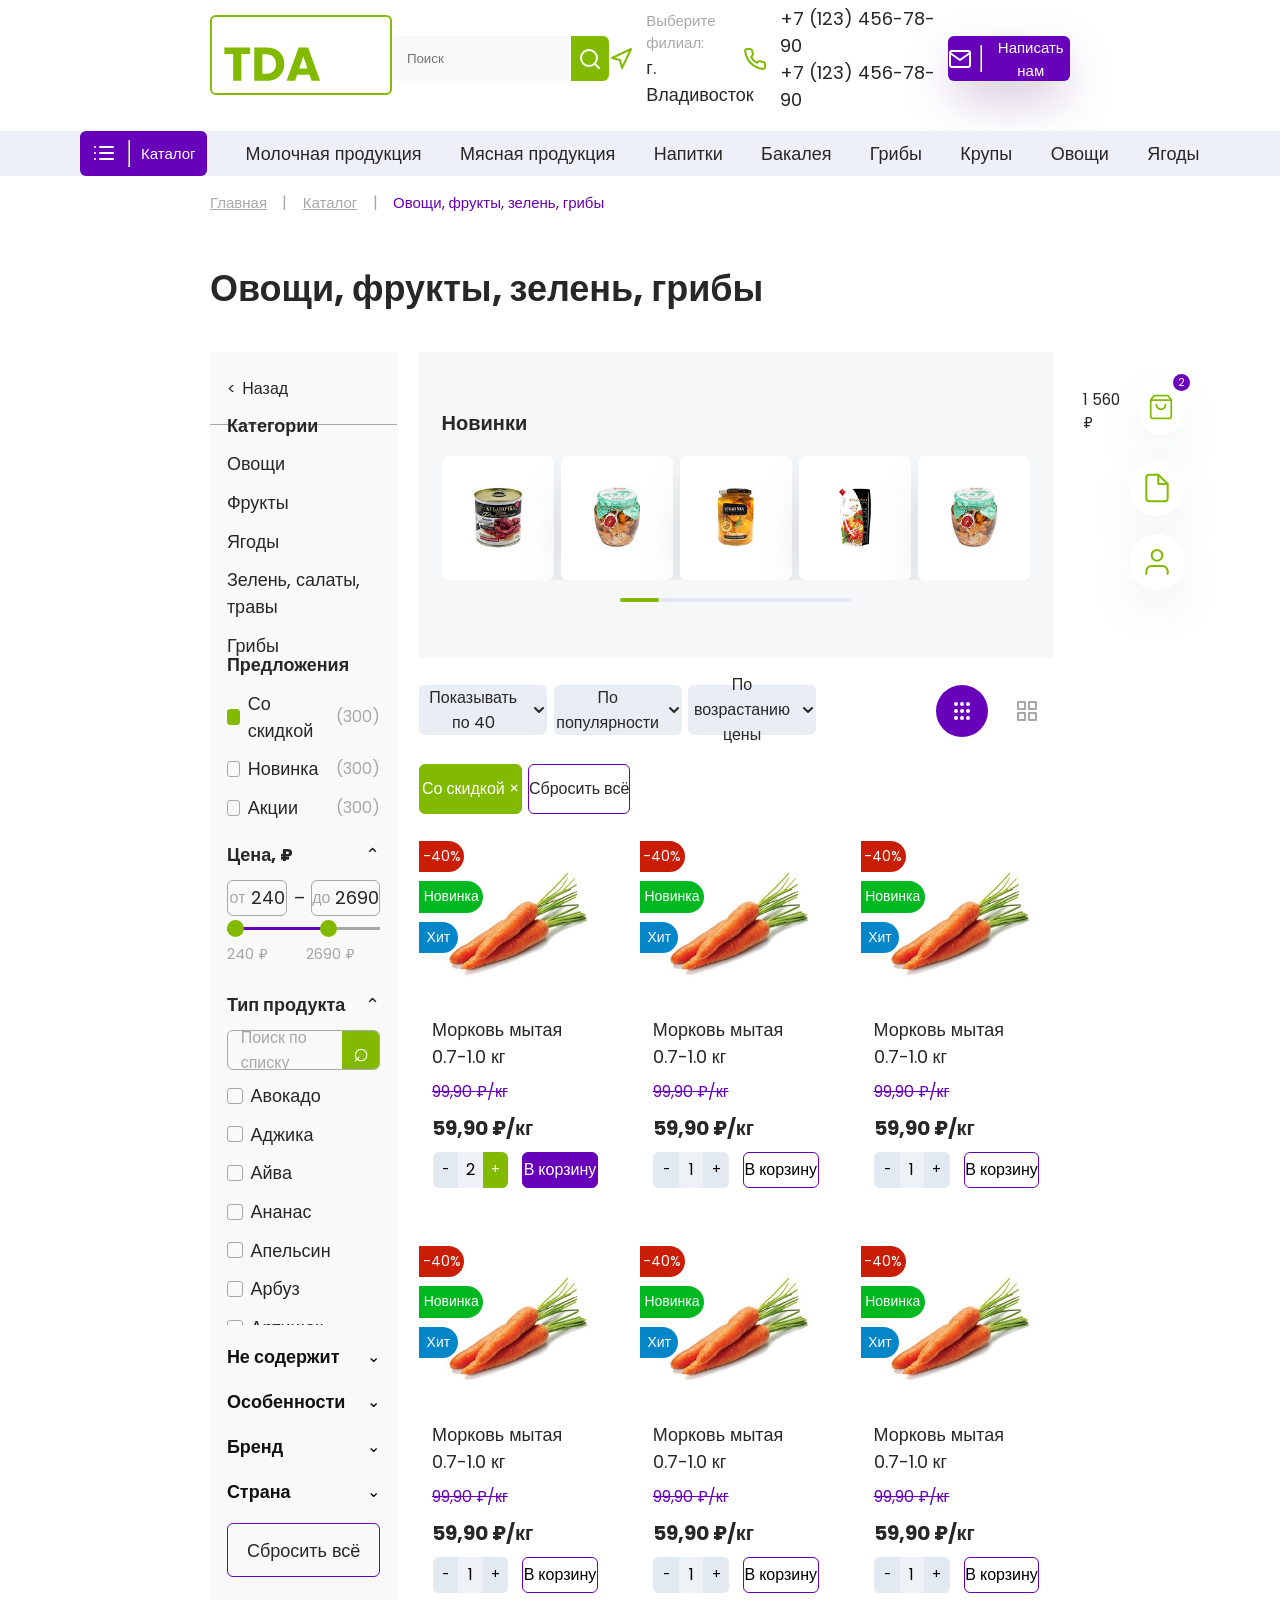
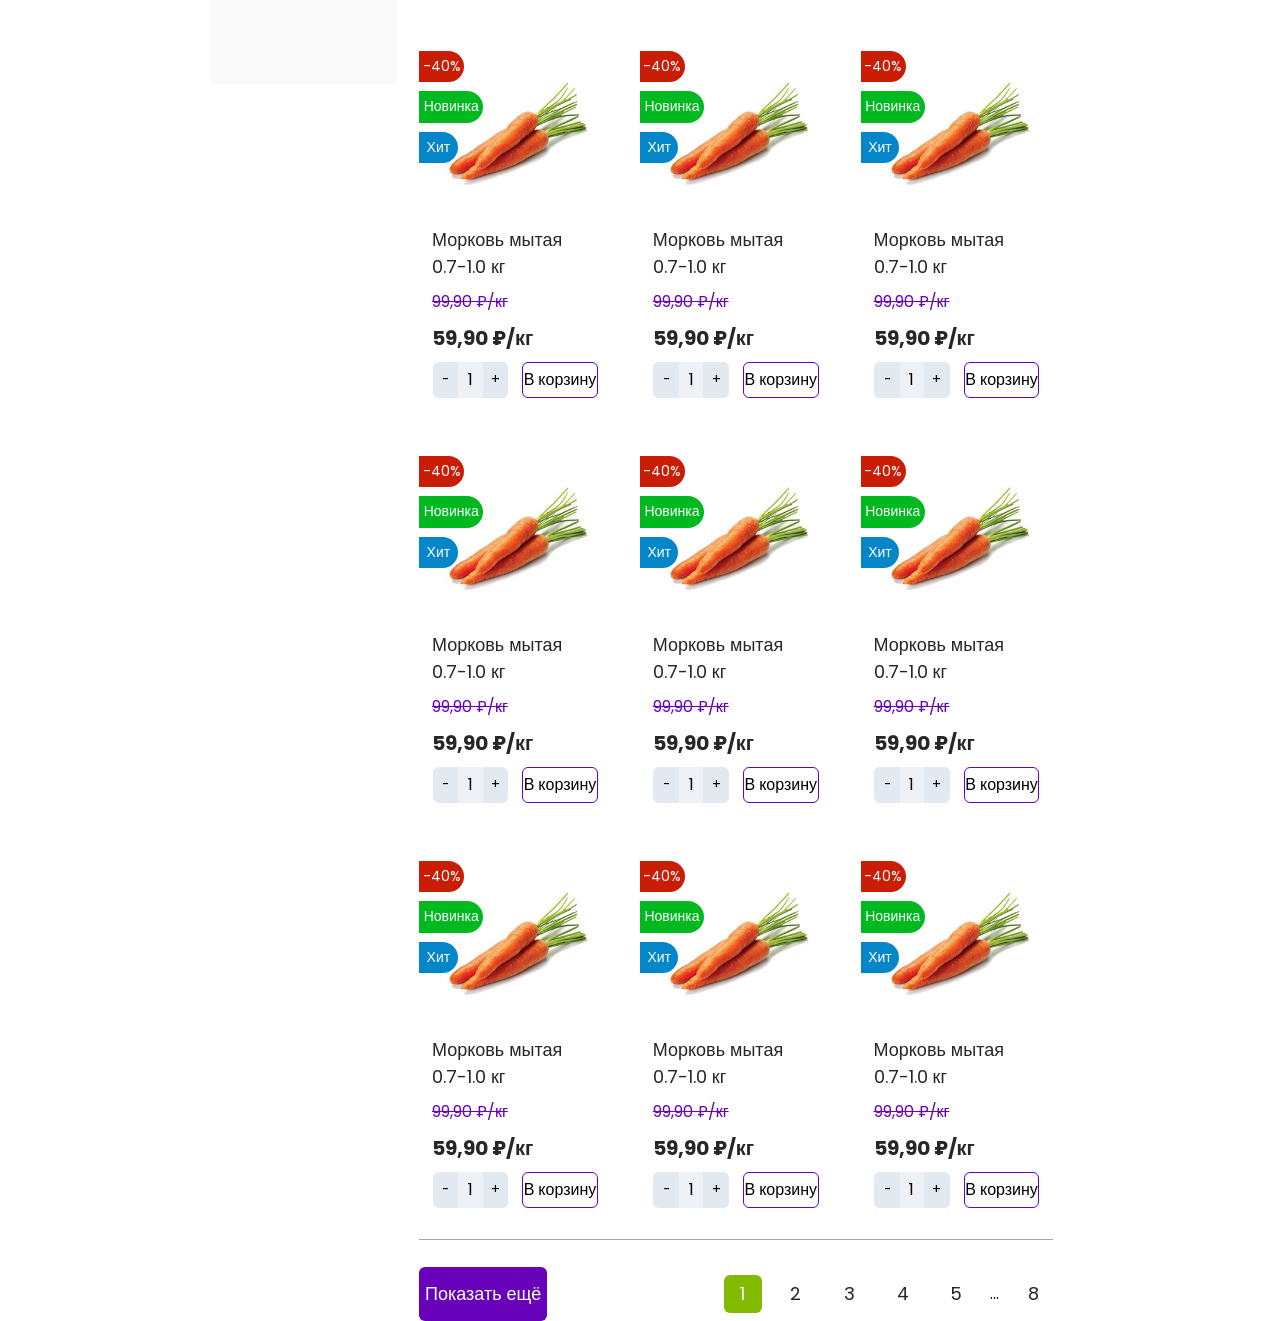
==== Category/index.html @ 11db8af8 "dasdasdf" ====
<!DOCTYPE html>
<html lang="en">
<head>
   <meta charset="UTF-8">
   <meta name="viewport" content="width=device-width, initial-scale=1.0">
   <link rel="stylesheet" href="style.css">
   <title>Document</title>
</head>
<body>
   <header>
        <nav>
            <a href="../Main/index.html"><img class="main1_logo" src="./assets/logo.svg" alt=""></a>
            <div class="block_search">
               <input class="header_input" type="search" placeholder="Поиск">
               <div class="header_block1">
                  <img src="./assets/search.svg" alt="">
               </div>
            </div>
            <div class="main1_icons_2_4">
               <img src="./assets/main1_icons_1_mobile.svg" alt="">
               <div class="main1_icons_2_4_all3">
                  <img src="./assets/main1_icons_2_mobile.svg" alt="">
                  <img src="./assets/main1_icons_3_mobile.svg" alt="">
                  <img src="./assets/main1_icons_4_mobile.svg" alt="">
               </div>
            </div>
            <div class="header_block2">
                <img src="./assets/navigation.svg" alt="">
                <div class="header_block3">
                    <p>Выберите филиал:</p>
                    <div class="header_block4">
                        <p>г. Владивосток</p>
                        <img src="./assets/chevron-down.svg" alt="">
                    </div>
                </div>
            </div>
            <div class="header_block5">
                <img src="./assets/phone.svg" alt="">
                <div class="header_block6">
                    <p>+7 (123) 456-78-90</p>
                    <p>+7 (123) 456-78-90</p>
                </div>
            </div>
            <button class="header_block7">
                <img src="./assets/mail.svg" alt="">
                <hr>
                <p>Написать нам</p>
            </button>
        </nav>
        <div class="header2">
            <button class="header2_button">
                <img src="./assets/list.svg" alt="">
                <hr>
                <p>Каталог</p>
            </button>
            <ul>
                <a href=""><li>Молочная продукция</li></a>
                <a href=""><li>Мясная продукция</li></a>
                <a href=""><li class="header2_oneli">Напитки</li></a>
                <img class="header2_3toch" src="./assets/3toch.svg" alt="">
                <a href=""><li>Бакалея</li></a>
                <a href="../Category/index.html"><li>Грибы</li></a>
                <a href=""><li>Крупы</li></a>
                <a href="../Category/index.html"><li>Овощи</li></a>
                <a href="../Category/index.html"><li>Ягоды</li></a>
            </ul>
        </div>
    </header>
    <section class="main1">
      <div class="main1_all">
         <div class="main1_way">
            <p class="main1_way_p1">Главная</p>
            <p class="main1_way_line">|</p>
            <p class="main1_way_p1">Каталог</p>
            <p class="main1_way_line">|</p>
            <p class="main1_way_p2">Овощи, фрукты, зелень, грибы</p>
         </div>
         <p class="main1_p1">Овощи, фрукты, зелень, грибы</p>
         <div class="main1_content">
            <div class="main1_left">
               <div class="main1_back">
                  <p><</p>
                  <p>Назад</p>
               </div>
               <div class="main1_left_line"></div>
               <div class="main1_categories">
                  <p class="main1_left_title">Категории</p>
                  <p>Овощи</p>
                  <p>Фрукты</p>
                  <p>Ягоды</p>
                  <p>Зелень, салаты, травы</p>
                  <p>Грибы</p>
               </div>
               <div class="main1_offer">
                  <p class="main1_left_title">Предложения</p>
                  <div class="main1_check">
                     <div class="main1_check_active"></div>
                     <p>Со скидкой</p>
                     <span>(300)</span>
                  </div>
                  <div class="main1_check">
                     <div></div>
                     <p>Новинка</p>
                     <span>(300)</span>
                  </div>
                  <div class="main1_check">
                     <div></div>
                     <p>Акции</p>
                     <span>(300)</span>
                  </div>
               </div>
               <div class="main1_price">
                  <div class="main1_left_row">
                     <p class="main1_left_title">Цена, ₽</p>
                     <p>⌃</p>
                  </div>
                  <div class="main1_price_inputs">
                     <div><span>от</span><p>240</p></div>
                     <p>–</p>
                     <div><span>до</span><p>2690</p></div>
                  </div>
                  <div class="main1_range">
                     <div class="main1_range_green"></div>
                     <div class="main1_range_circle main1_range_circle1"></div>
                     <div class="main1_range_circle main1_range_circle2"></div>
                  </div>
                  <div class="main1_price_text">
                     <p>240 ₽</p>
                     <p>2690 ₽</p>
                  </div>
               </div>
               <div class="main1_type">
                  <div class="main1_left_row">
                     <p class="main1_left_title">Тип продукта</p>
                     <p>⌃</p>
                  </div>
                  <div class="main1_search">
                     <p>Поиск по списку</p>
                     <button>⌕</button>
                  </div>
                  <div class="main1_type_list">
                     <div class="main1_check"><div></div><p>Авокадо</p></div>
                     <div class="main1_check"><div></div><p>Аджика</p></div>
                     <div class="main1_check"><div></div><p>Айва</p></div>
                     <div class="main1_check"><div></div><p>Ананас</p></div>
                     <div class="main1_check"><div></div><p>Апельсин</p></div>
                     <div class="main1_check"><div></div><p>Арбуз</p></div>
                     <div class="main1_check"><div></div><p>Артишок</p></div>
                  </div>
               </div>
               <div class="main1_filter_bottom">
                  <div><p class="main1_left_title">Не содержит</p><p>⌄</p></div>
                  <div><p class="main1_left_title">Особенности</p><p>⌄</p></div>
                  <div><p class="main1_left_title">Бренд</p><p>⌄</p></div>
                  <div><p class="main1_left_title">Страна</p><p>⌄</p></div>
                  <button>Сбросить всё</button>
               </div>
            </div>
            <div class="main1_right">
               <div class="main1_top">
                  <div class="main1_new">
                     <p class="main1_p2">Новинки</p>
                     <div class="main1_new_cards">
                        <div><img src="./assets/main1_top5.png" alt=""></div>
                        <div><img src="./assets/main1_top4.png" alt=""></div>
                        <div><img src="./assets/main1_top2.png" alt=""></div>
                        <div><img src="./assets/main1_top1.png" alt=""></div>
                        <div><img src="./assets/main1_top3.png" alt=""></div>
                     </div>
                     <div class="main1_slider">
                        <div class="main1_new_slider">
                           <div></div>
                        </div>
                     </div>
                  </div>
               </div>
               <div class="main1_sort">
                  <div class="main1_sort_button">
                     <button>
                        <p>Показывать по 40</p>
                        <img src="./assets/strel1t.svg" alt="">
                     </button>
                     <button>
                        <p>По популярности</p>
                        <img src="./assets/strel1t.svg" alt="">
                     </button>
                     <button>
                        <p>По возрастанию цены</p>
                        <img src="./assets/strel1t.svg" alt="">
                     </button>
                  </div>
                  <div class="main1_view">
                     <button class="main1_view_active"><img src="./assets/view1.svg" alt=""></button>
                     <button><img src="./assets/view2.svg" alt=""></button>
                  </div>
               </div>
               <div class="main1_tags">
                  <button class="main1_tag_active">Со скидкой ×</button>
                  <button>Сбросить всё</button>
               </div>
               <div class="main1_products" id="main1Products"></div>
               <div class="main1_bottom">
                  <div class="main1_bottom_line"></div>
                  <div class="main1_bottom_all">
                     <button class="main1_more">Показать ещё</button>
                     <div class="main1_pages">
                        <button class="main1_page_active">1</button>
                        <button>2</button>
                        <button>3</button>
                        <button>4</button>
                        <button>5</button>
                        <p>...</p>
                        <button>8</button>
                     </div>
                  </div>
               </div>
            </div>
            <div class="main1_icons">
               <div class="main1_icons_all">
                  <div class="main1_icons_1">
                     <p>1 560 ₽</p>
                     <div>
                        <img src="./assets/main1_icons_1.svg" alt="">
                        <span>2</span>
                     </div>
                  </div>
                  <img src="./assets/main1_icons_2.svg" alt="">
                  <img src="./assets/main1_icons_3.svg" alt="">
               </div>
            </div>
         </div>
      </div>
   </section>
   <script src="java.js"></script>
</body>
</html>
---- Category/style.css ----
@import url("https://fonts.googleapis.com/css2?family=Poppins:ital,wght@0,100;0,200;0,300;0,400;0,500;0,600;0,700;0,800;0,900;1,100;1,200;1,300;1,400;1,500;1,600;1,700;1,800;1,900&display=swap");
* {
  margin: 0;
  padding: 0;
  box-sizing: border-box;
  max-width: 100%;
  font-family: "Poppins", sans-serif;
}

header {
  width: 100vw;
  height: 20vh;
  display: flex;
  align-items: center;
  justify-content: center;
  flex-direction: column;
  gap: 2vh;
}
header nav {
  width: 67.2vw;
  display: flex;
  flex-direction: row;
  align-items: center;
  justify-content: space-between;
}
header nav .main1_logo {
  cursor: pointer;
}
header nav .main1_icons_2_4 {
  display: none;
}
header nav .block_search {
  display: flex;
  width: 17vw;
  height: 5vh;
}
header nav .block_search input {
  width: 14vw;
  height: 5vh;
  border: 0;
  background-color: #F9F9F9;
  padding-left: 15px;
}
header nav .block_search .header_block1 {
  width: 3vw;
  height: 5vh;
  background-color: #82BA01;
  display: flex;
  justify-content: center;
  align-items: center;
  border-top-right-radius: 6px;
  border-bottom-right-radius: 6px;
  cursor: pointer;
  transition: box-shadow 0.3s ease, transform 0.3s ease;
}
header nav .block_search .header_block1:hover {
  box-shadow: 0px 4px 50px -8px rgb(130, 186, 1);
  transform: scale(1.02);
}
header nav .header_block2 {
  display: flex;
  flex-direction: row;
  gap: 1vw;
}
header nav .header_block2 .header_block3 {
  width: 8vw;
  display: flex;
  flex-direction: column;
}
header nav .header_block2 .header_block3 p {
  font-size: 0.937rem;
  color: #A8A8A8;
}
header nav .header_block2 .header_block3 .header_block4 {
  display: flex;
  flex-direction: row;
}
header nav .header_block2 .header_block3 .header_block4 p {
  font-size: 1.125rem;
  color: #272727;
}
header nav .header_block5 {
  display: flex;
  flex-direction: row;
  align-items: center;
  gap: 1vw;
}
header nav .header_block5 .header_block6 {
  font-size: 1.125rem;
  color: #272727;
}
header nav .header_block7 {
  width: 10vw;
  height: 5vh;
  display: flex;
  align-items: center;
  justify-content: center;
  flex-direction: row;
  background-color: #6701BA;
  border: 0;
  border-radius: 6px;
  gap: 0.7vw;
  box-shadow: 0px 20px 50px -8px rgba(65, 14, 106, 0.35);
  cursor: pointer;
  transition: box-shadow 0.3s ease, transform 0.3s ease;
}
header nav .header_block7 hr {
  height: 3vh;
}
header nav .header_block7 p {
  font-size: 0.9375rem;
  color: #FFFFFF;
}
header nav .header_block7:hover {
  box-shadow: 0px 4px 50px -8px rgb(65, 14, 106);
  transform: scale(1.02);
}
header .header2 {
  display: flex;
  flex-direction: row;
  align-items: center;
  justify-content: center;
  background-color: #EDF0F6;
  width: 100vw;
  gap: 3vw;
}
header .header2 .header2_button {
  width: 9.9vw;
  height: 5vh;
  display: flex;
  align-items: center;
  justify-content: space-evenly;
  flex-direction: row;
  background-color: #6701BA;
  border: 0;
  border-radius: 6px;
  cursor: pointer;
  transition: box-shadow 0.3s ease, transform 0.3s ease;
}
header .header2 .header2_button hr {
  height: 3vh;
}
header .header2 .header2_button p {
  font-size: 0.9375rem;
  color: #FFFFFF;
}
header .header2 .header2_button:hover {
  box-shadow: 0px 4px 50px -8px rgba(65, 14, 106, 0.5);
  transform: scale(1.01);
}
header .header2 ul {
  display: flex;
  flex-direction: row;
  gap: 3vw;
}
header .header2 ul a {
  display: flex;
  text-decoration: none;
  color: black;
  list-style: none;
  font-size: 1.125rem;
  color: #272727;
  transition: transform 0.2s ease;
}
header .header2 ul .header2_3toch {
  display: none;
}
header .header2 ul a:hover {
  transform: scale(1.03);
}

.main1 {
  width: 100vw;
  min-height: 100vh;
  display: flex;
  justify-content: center;
}
.main1 .main1_all {
  width: 67.2vw;
  min-height: 100vh;
  display: flex;
  flex-direction: column;
  gap: 4vh;
}
.main1 .main1_all .main1_way {
  display: flex;
  flex-direction: row;
  align-items: center;
  gap: 1.2vw;
  height: 5vh;
}
.main1 .main1_all .main1_way .main1_way_p1 {
  font-size: 0.9375rem;
  color: #A8A8A8;
  text-decoration: underline;
}
.main1 .main1_all .main1_way .main1_way_line {
  color: #A8A8A8;
}
.main1 .main1_all .main1_way .main1_way_p2 {
  font-size: 0.9375rem;
  color: #6701BA;
}
.main1 .main1_all .main1_p1 {
  font-weight: 700;
  font-size: 2.25rem;
  color: #272727;
}
.main1 .main1_all .main1_content {
  width: 67.2vw;
  display: flex;
  flex-direction: row;
  position: relative;
  gap: 1.7vw;
}
.main1 .main1_all .main1_content .main1_left {
  width: 14.65vw;
  height: 148vh;
  background-color: #F9F9F9;
  display: flex;
  flex-direction: column;
  align-items: center;
}
.main1 .main1_all .main1_content .main1_left .main1_back {
  height: 8vh;
  width: 12vw;
  display: flex;
  flex-direction: row;
  align-items: center;
  gap: 0.5vw;
}
.main1 .main1_all .main1_content .main1_left .main1_back p {
  font-size: 1rem;
  color: #272727;
}
.main1 .main1_all .main1_content .main1_left .main1_left_line {
  width: 16vw;
  height: 1px;
  background-color: #A8A8A8;
}
.main1 .main1_all .main1_content .main1_left .main1_left_title {
  font-weight: 700;
  font-size: 1.125rem;
  color: #111111;
}
.main1 .main1_all .main1_content .main1_left .main1_categories {
  width: 12vw;
  display: flex;
  flex-direction: column;
  gap: 1.3vh;
  justify-content: end;
  height: 26vh;
}
.main1 .main1_all .main1_content .main1_left .main1_categories p {
  font-size: 1.125rem;
  color: #272727;
}
.main1 .main1_all .main1_content .main1_left .main1_offer {
  width: 12vw;
  display: flex;
  flex-direction: column;
  gap: 1.3vh;
  justify-content: end;
  height: 18vh;
}
.main1 .main1_all .main1_content .main1_left .main1_offer p {
  font-size: 1.125rem;
  color: #272727;
}
.main1 .main1_all .main1_content .main1_left .main1_price {
  width: 12vw;
  display: flex;
  flex-direction: column;
  gap: 1.3vh;
  justify-content: end;
  height: 16vh;
}
.main1 .main1_all .main1_content .main1_left .main1_price p {
  font-size: 1.125rem;
  color: #272727;
}
.main1 .main1_all .main1_content .main1_left .main1_type {
  width: 12vw;
  display: flex;
  flex-direction: column;
  gap: 1.3vh;
  justify-content: end;
  height: 40vh;
}
.main1 .main1_all .main1_content .main1_left .main1_type p {
  font-size: 1.125rem;
  color: #272727;
}
.main1 .main1_all .main1_content .main1_left .main1_check {
  display: flex;
  flex-direction: row;
  align-items: center;
  gap: 0.6vw;
}
.main1 .main1_all .main1_content .main1_left .main1_check div {
  width: 16px;
  height: 16px;
  border: 1px solid #A8A8A8;
  border-radius: 3px;
}
.main1 .main1_all .main1_content .main1_left .main1_check .main1_check_active {
  background-color: #82BA01;
  border: 1px solid #82BA01;
}
.main1 .main1_all .main1_content .main1_left .main1_check p {
  width: 8vw;
}
.main1 .main1_all .main1_content .main1_left .main1_check span {
  font-size: 1rem;
  color: #A8A8A8;
}
.main1 .main1_all .main1_content .main1_left .main1_left_row {
  display: flex;
  flex-direction: row;
  justify-content: space-between;
  align-items: center;
}
.main1 .main1_all .main1_content .main1_left .main1_price_inputs {
  display: flex;
  flex-direction: row;
  align-items: center;
  gap: 0.5vw;
}
.main1 .main1_all .main1_content .main1_left .main1_price_inputs div {
  width: 5.8vw;
  height: 4vh;
  display: flex;
  flex-direction: row;
  align-items: center;
  justify-content: center;
  gap: 0.4vw;
  border: 1px solid #A8A8A8;
  border-radius: 6px;
}
.main1 .main1_all .main1_content .main1_left .main1_price_inputs div span {
  color: #A8A8A8;
  font-size: 1rem;
}
.main1 .main1_all .main1_content .main1_left .main1_range {
  width: 13vw;
  height: 3px;
  background-color: #A8A8A8;
  position: relative;
}
.main1 .main1_all .main1_content .main1_left .main1_range .main1_range_green {
  width: 7.4vw;
  height: 3px;
  background-color: #6701BA;
  position: absolute;
  left: 0.5vw;
}
.main1 .main1_all .main1_content .main1_left .main1_range .main1_range_circle {
  width: 17px;
  height: 17px;
  background-color: #82BA01;
  border-radius: 50%;
  position: absolute;
  top: -7px;
}
.main1 .main1_all .main1_content .main1_left .main1_range .main1_range_circle1 {
  left: 0;
}
.main1 .main1_all .main1_content .main1_left .main1_range .main1_range_circle2 {
  left: 7.3vw;
}
.main1 .main1_all .main1_content .main1_left .main1_price_text {
  width: 10vw;
  display: flex;
  flex-direction: row;
  justify-content: space-between;
}
.main1 .main1_all .main1_content .main1_left .main1_price_text p {
  font-size: 0.9375rem;
  color: #A8A8A8;
}
.main1 .main1_all .main1_content .main1_left .main1_search {
  width: 13vw;
  height: 4.5vh;
  border: 1px solid #A8A8A8;
  border-radius: 6px;
  display: flex;
  flex-direction: row;
  justify-content: space-between;
  overflow: hidden;
}
.main1 .main1_all .main1_content .main1_left .main1_search p {
  display: flex;
  align-items: center;
  position: relative;
  left: 1vw;
  color: #A8A8A8;
  font-size: 1rem;
}
.main1 .main1_all .main1_content .main1_left .main1_search button {
  width: 3vw;
  height: 4.5vh;
  border: 0;
  background-color: #82BA01;
  color: #FFFFFF;
  font-size: 1.7rem;
}
.main1 .main1_all .main1_content .main1_left .main1_type_list {
  height: 27vh;
  display: flex;
  flex-direction: column;
  gap: 1.3vh;
  overflow: hidden;
}
.main1 .main1_all .main1_content .main1_left .main1_filter_bottom {
  width: 12vw;
  display: flex;
  flex-direction: column;
  gap: 2vh;
  justify-content: end;
  height: 28vh;
}
.main1 .main1_all .main1_content .main1_left .main1_filter_bottom div {
  display: flex;
  flex-direction: row;
  justify-content: space-between;
  align-items: center;
}
.main1 .main1_all .main1_content .main1_left .main1_filter_bottom button {
  width: 13vw;
  height: 6vh;
  background-color: transparent;
  border: 1px solid #6701BA;
  border-radius: 6px;
  color: #272727;
  font-size: 1.125rem;
}
.main1 .main1_all .main1_content .main1_right {
  width: 49.5vw;
  display: flex;
  flex-direction: column;
  gap: 3vh;
}
.main1 .main1_all .main1_content .main1_right .main1_top {
  width: 49.5vw;
  height: 34vh;
  display: flex;
  flex-direction: row;
  align-items: center;
  gap: 1vw;
}
.main1 .main1_all .main1_content .main1_right .main1_top .main1_new {
  width: 49.5vw;
  height: 34vh;
  background-color: rgba(242, 243, 245, 0.65);
  display: flex;
  flex-direction: column;
  justify-content: center;
  align-items: center;
  gap: 2vh;
}
.main1 .main1_all .main1_content .main1_right .main1_top .main1_new .main1_p2 {
  width: 46vw;
  font-weight: 700;
  font-size: 1.25rem;
  color: #272727;
}
.main1 .main1_all .main1_content .main1_right .main1_top .main1_new .main1_new_cards {
  width: 46vw;
  display: flex;
  flex-direction: row;
  gap: 0.5vw;
  overflow: hidden;
}
.main1 .main1_all .main1_content .main1_right .main1_top .main1_new .main1_new_cards div {
  width: 9.3vw;
  height: 13.8vh;
  display: flex;
  justify-content: center;
  align-items: center;
  background-color: #FFFFFF;
  border-radius: 6px;
  box-shadow: 0px 20px 50px -8px rgba(69, 78, 96, 0.15);
}
.main1 .main1_all .main1_content .main1_right .main1_top .main1_new .main1_new_cards div img {
  width: 7.35vw;
  height: 10vh;
  -o-object-fit: contain;
     object-fit: contain;
}
.main1 .main1_all .main1_content .main1_right .main1_top .main1_new .main1_slider {
  display: flex;
  align-items: center;
  justify-content: center;
  width: 46vw;
}
.main1 .main1_all .main1_content .main1_right .main1_top .main1_new .main1_slider .main1_new_slider {
  width: 18.1vw;
  height: 0.5vh;
  background-color: #E3E9F0;
  border-radius: 10px;
}
.main1 .main1_all .main1_content .main1_right .main1_top .main1_new .main1_slider .main1_new_slider div {
  width: 3vw;
  height: 0.5vh;
  background-color: #82BA01;
  border-radius: 10px;
}
.main1 .main1_all .main1_content .main1_right .main1_sort {
  display: flex;
  flex-direction: row;
  gap: 0.5vw;
  justify-content: space-between;
}
.main1 .main1_all .main1_content .main1_right .main1_sort .main1_sort_button {
  display: flex;
  flex-direction: row;
  gap: 0.5vw;
}
.main1 .main1_all .main1_content .main1_right .main1_sort .main1_sort_button button {
  display: flex;
  flex-direction: row;
  align-items: center;
  justify-content: center;
  gap: 0.3vw;
  height: 5.5vh;
  border: 0;
  border-radius: 6px;
  background-color: #E9EEF5;
  color: #272727;
  font-size: 1rem;
}
.main1 .main1_all .main1_content .main1_right .main1_sort .main1_view {
  display: flex;
  flex-direction: row;
  gap: 1vw;
}
.main1 .main1_all .main1_content .main1_right .main1_sort .main1_view button {
  display: flex;
  justify-content: center;
  align-items: center;
  width: 52px;
  height: 52px;
  border: 0;
  border-radius: 50%;
  background-color: transparent;
  color: #A8A8A8;
  font-size: 1.5rem;
}
.main1 .main1_all .main1_content .main1_right .main1_sort .main1_view .main1_view_active {
  background-color: #6701BA;
  color: #FFFFFF;
}
.main1 .main1_all .main1_content .main1_right .main1_tags {
  display: flex;
  flex-direction: row;
  gap: 0.5vw;
}
.main1 .main1_all .main1_content .main1_right .main1_tags button {
  height: 5.5vh;
  border: 0;
  border-radius: 6px;
  background-color: #E9EEF5;
  color: #272727;
  font-size: 1rem;
}
.main1 .main1_all .main1_content .main1_right .main1_sort button {
  width: 10vw;
}
.main1 .main1_all .main1_content .main1_right .main1_tags button {
  width: 8vw;
  background-color: transparent;
  border: 1px solid #6701BA;
}
.main1 .main1_all .main1_content .main1_right .main1_tags .main1_tag_active {
  background-color: #82BA01;
  color: #FFFFFF;
  border: 1px solid #82BA01;
}
.main1 .main1_all .main1_content .main1_right .main1_products {
  width: 49.5vw;
  display: flex;
  flex-direction: row;
  flex-wrap: wrap;
  justify-content: space-between;
  row-gap: 6vh;
}
.main1 .main1_all .main1_content .main1_right .main1_products .main1_card {
  width: 15vw;
  height: 39vh;
  display: flex;
  flex-direction: column;
  transition: transform 0.3s ease, box-shadow 0.3s ease;
}
.main1 .main1_all .main1_content .main1_right .main1_products .main1_card .main1_card_top {
  width: 15vw;
  height: 20vh;
  position: relative;
  display: flex;
  justify-content: center;
  align-items: center;
}
.main1 .main1_all .main1_content .main1_right .main1_products .main1_card .main1_card_top .main1_sale,
.main1 .main1_all .main1_content .main1_right .main1_products .main1_card .main1_card_top .main1_new_label,
.main1 .main1_all .main1_content .main1_right .main1_products .main1_card .main1_card_top .main1_hit {
  height: 3.5vh;
  display: flex;
  justify-content: center;
  align-items: center;
  position: absolute;
  left: 0;
  border-radius: 0 20px 20px 0;
}
.main1 .main1_all .main1_content .main1_right .main1_products .main1_card .main1_card_top .main1_sale p,
.main1 .main1_all .main1_content .main1_right .main1_products .main1_card .main1_card_top .main1_new_label p,
.main1 .main1_all .main1_content .main1_right .main1_products .main1_card .main1_card_top .main1_hit p {
  color: #FFFFFF;
  font-size: 0.875rem;
}
.main1 .main1_all .main1_content .main1_right .main1_products .main1_card .main1_card_top .main1_sale {
  width: 3.5vw;
  top: 0;
  background-color: #C91D06;
}
.main1 .main1_all .main1_content .main1_right .main1_products .main1_card .main1_card_top .main1_new_label {
  width: 5vw;
  top: 4.5vh;
  background-color: #00B921;
}
.main1 .main1_all .main1_content .main1_right .main1_products .main1_card .main1_card_top .main1_hit {
  width: 3vw;
  top: 9vh;
  background-color: #0586C9;
}
.main1 .main1_all .main1_content .main1_right .main1_products .main1_card .main1_card_top .main1_card_img {
  width: 12vw;
  height: 17vh;
  -o-object-fit: contain;
     object-fit: contain;
}
.main1 .main1_all .main1_content .main1_right .main1_products .main1_card .main1_card_text {
  width: 15vw;
  height: 18vh;
  display: flex;
  flex-direction: column;
  justify-content: center;
  align-items: center;
  gap: 1vh;
}
.main1 .main1_all .main1_content .main1_right .main1_products .main1_card .main1_card_text .main1_card_p1 {
  width: 13vw;
  font-size: 1.125rem;
  color: #272727;
}
.main1 .main1_all .main1_content .main1_right .main1_products .main1_card .main1_card_text .main1_card_p2 {
  width: 13vw;
  font-size: 1rem;
  color: #6701BA;
  text-decoration: line-through;
}
.main1 .main1_all .main1_content .main1_right .main1_products .main1_card .main1_card_text .main1_card_p3 {
  width: 13vw;
  font-weight: 700;
  font-size: 1.25rem;
  color: #272727;
}
.main1 .main1_all .main1_content .main1_right .main1_products .main1_card .main1_card_text .main1_buy {
  display: flex;
  flex-direction: row;
  justify-content: space-between;
  align-items: center;
  gap: 1.1vw;
}
.main1 .main1_all .main1_content .main1_right .main1_products .main1_card .main1_card_text .main1_buy .main1_count {
  width: 5.9vw;
  height: 4vh;
  display: flex;
  flex-direction: row;
  background-color: #EEF2F6;
  border-radius: 6px;
  overflow: hidden;
}
.main1 .main1_all .main1_content .main1_right .main1_products .main1_card .main1_card_text .main1_buy .main1_count button {
  width: 2.2vw;
  border: 0;
  background-color: #E3E9F0;
}
.main1 .main1_all .main1_content .main1_right .main1_products .main1_card .main1_card_text .main1_buy .main1_count .main1_count_active {
  background-color: #82BA01;
  color: #FFFFFF;
}
.main1 .main1_all .main1_content .main1_right .main1_products .main1_card .main1_card_text .main1_buy .main1_count p {
  width: 2.1vw;
  display: flex;
  justify-content: center;
  align-items: center;
}
.main1 .main1_all .main1_content .main1_right .main1_products .main1_card .main1_card_text .main1_buy .main1_basket {
  width: 5.9vw;
  height: 4vh;
  border: 1px solid #6701BA;
  border-radius: 6px;
  background-color: transparent;
  font-size: 1rem;
}
.main1 .main1_all .main1_content .main1_right .main1_products .main1_card .main1_card_text .main1_buy .main1_basket_active {
  background-color: #6701BA;
  color: #FFFFFF;
}
.main1 .main1_all .main1_content .main1_right .main1_products .main1_card:hover {
  transform: scale(1.02);
  box-shadow: 0px 20px 50px -8px rgba(69, 78, 96, 0.15);
}
.main1 .main1_all .main1_content .main1_right .main1_bottom {
  width: 49.5vw;
  display: flex;
  flex-direction: column;
  gap: 3vh;
}
.main1 .main1_all .main1_content .main1_right .main1_bottom .main1_bottom_line {
  width: 49.5vw;
  height: 1px;
  background-color: #A8A8A8;
}
.main1 .main1_all .main1_content .main1_right .main1_bottom .main1_bottom_all {
  display: flex;
  flex-direction: row;
  justify-content: space-between;
  align-items: center;
}
.main1 .main1_all .main1_content .main1_right .main1_bottom .main1_bottom_all .main1_more {
  width: 10vw;
  height: 6vh;
  background-color: #6701BA;
  color: #FFFFFF;
  border: 0;
  border-radius: 6px;
  font-size: 1.125rem;
}
.main1 .main1_all .main1_content .main1_right .main1_bottom .main1_bottom_all .main1_pages {
  display: flex;
  flex-direction: row;
  align-items: center;
  gap: 1.2vw;
}
.main1 .main1_all .main1_content .main1_right .main1_bottom .main1_bottom_all .main1_pages button {
  width: 38px;
  height: 38px;
  border: 0;
  background-color: transparent;
  font-size: 1.125rem;
  color: #272727;
}
.main1 .main1_all .main1_content .main1_right .main1_bottom .main1_bottom_all .main1_pages .main1_page_active {
  background-color: #82BA01;
  color: #FFFFFF;
  border-radius: 6px;
}
.main1 .main1_all .main1_content .main1_icons {
  width: 8vw;
  position: absolute;
  right: -9vw;
  top: 3vh;
}
.main1 .main1_all .main1_content .main1_icons .main1_icons_all {
  display: flex;
  flex-direction: column;
  align-items: end;
  gap: 2vh;
}
.main1 .main1_all .main1_content .main1_icons .main1_icons_all img {
  width: 56px;
  height: 56px;
  border-radius: 50%;
  box-shadow: 0px 20px 50px -8px rgba(69, 78, 96, 0.15);
}
.main1 .main1_all .main1_content .main1_icons .main1_icons_all .main1_icons_1 {
  display: flex;
  flex-direction: row;
  align-items: center;
  gap: 0.8vw;
}
.main1 .main1_all .main1_content .main1_icons .main1_icons_all .main1_icons_1 p {
  font-size: 0.975rem;
  color: #272727;
}
.main1 .main1_all .main1_content .main1_icons .main1_icons_all .main1_icons_1 div {
  position: relative;
}
.main1 .main1_all .main1_content .main1_icons .main1_icons_all .main1_icons_1 div span {
  width: 17px;
  height: 17px;
  display: flex;
  justify-content: center;
  align-items: center;
  position: absolute;
  top: -5px;
  right: -5px;
  background-color: #6701BA;
  color: #FFFFFF;
  font-size: 0.6875rem;
  border-radius: 50%;
}/*# sourceMappingURL=style.css.map */
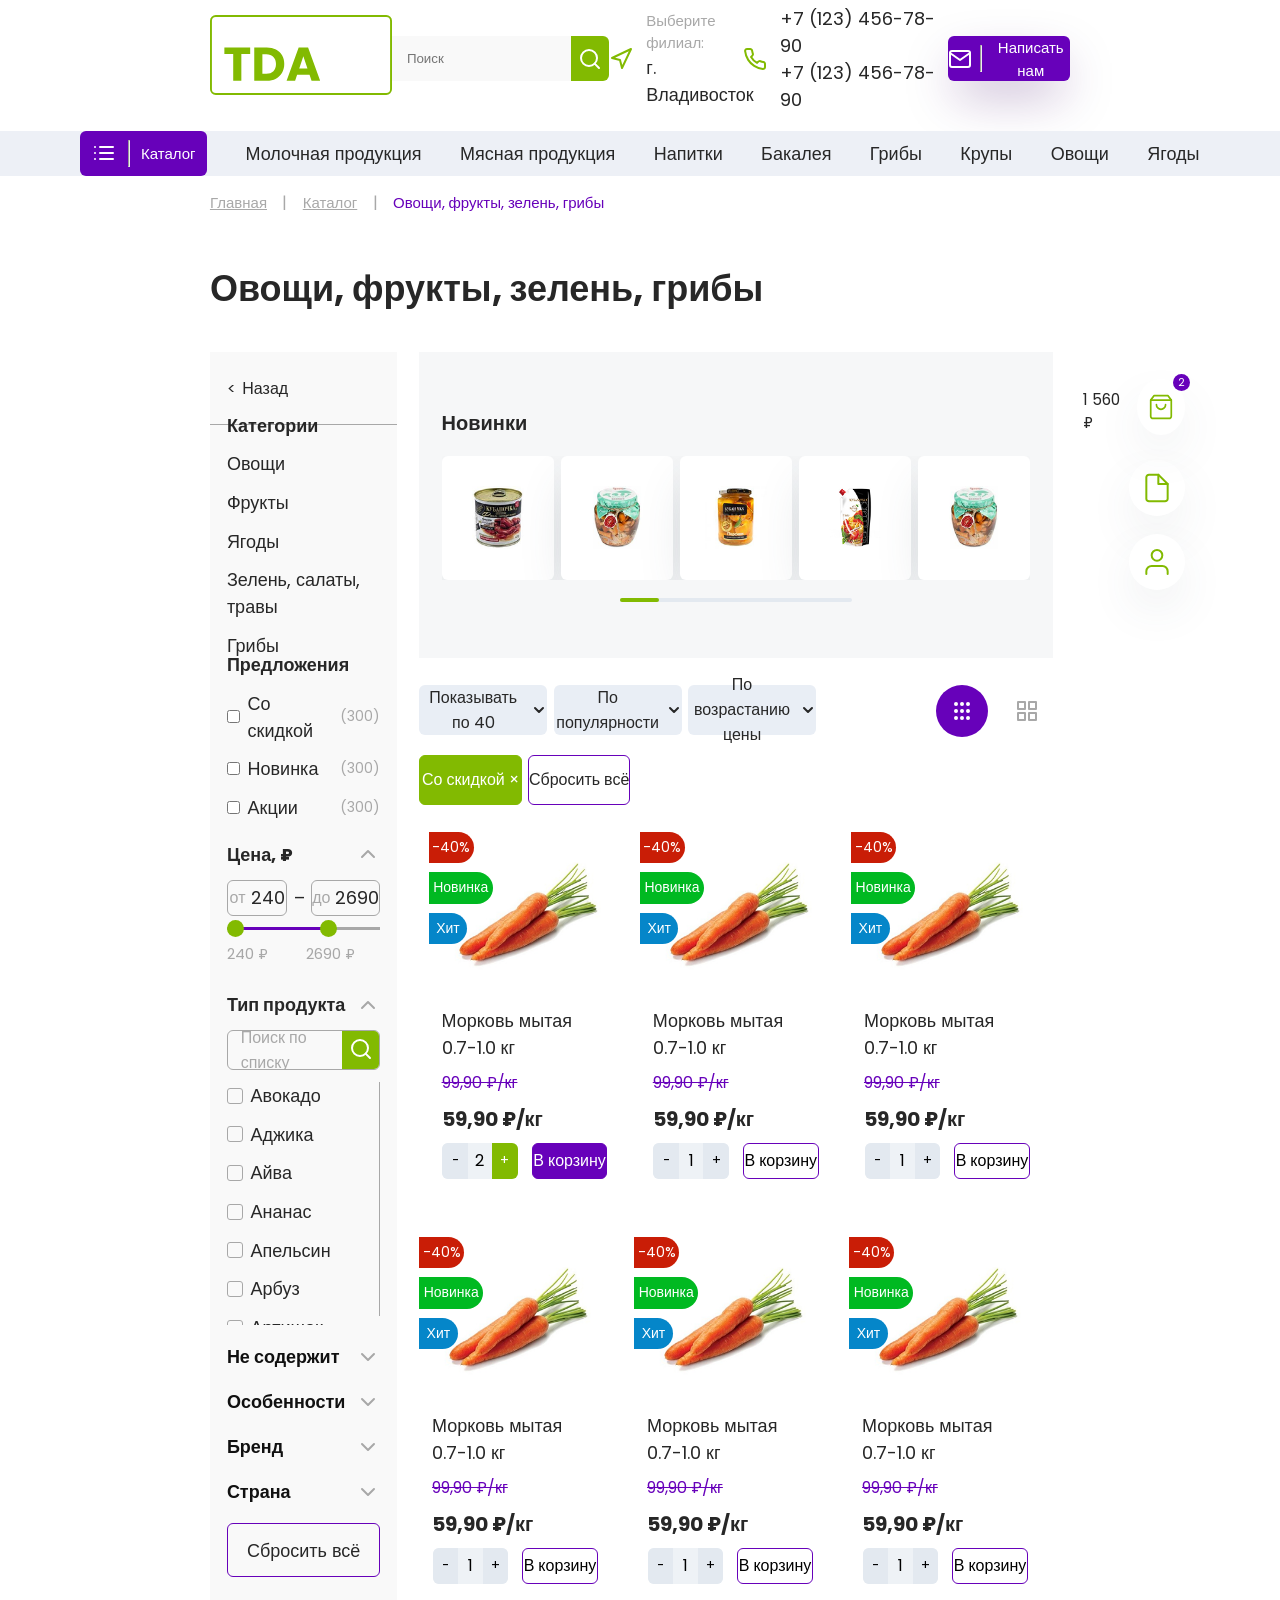
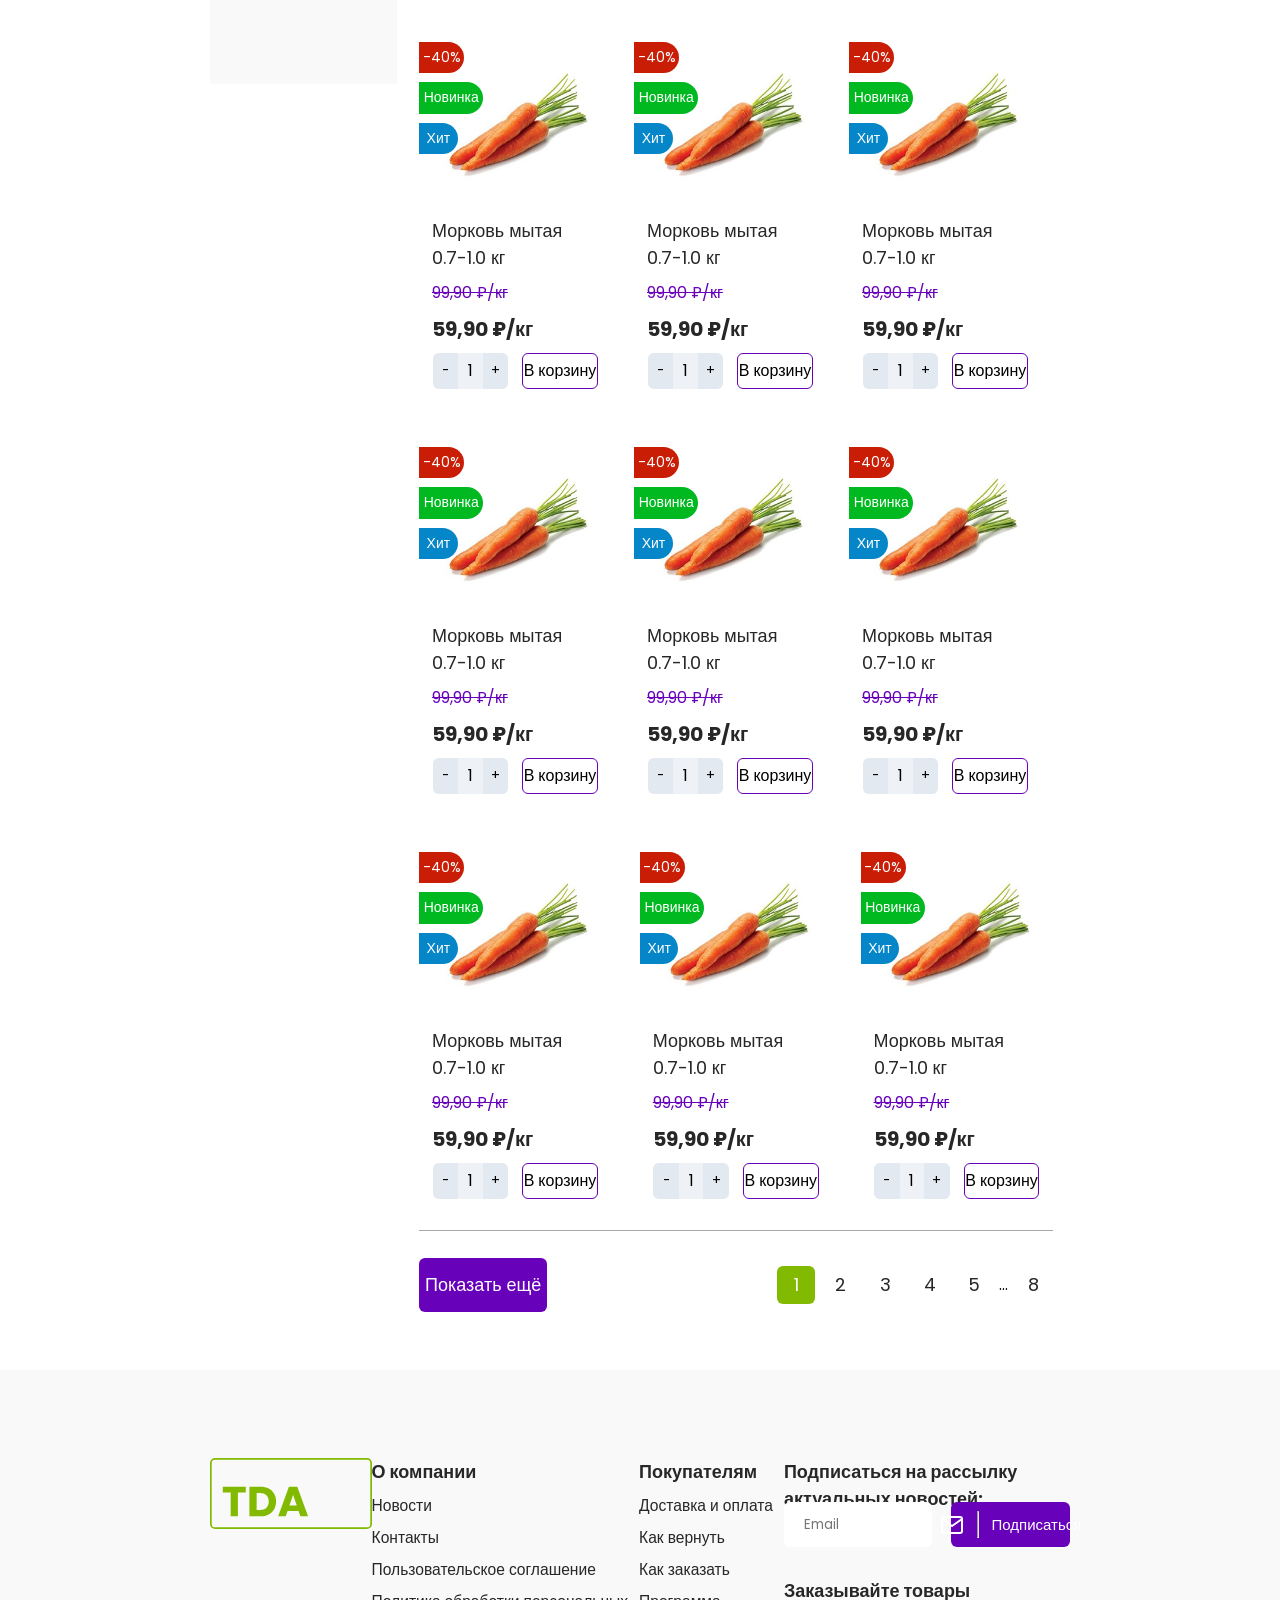
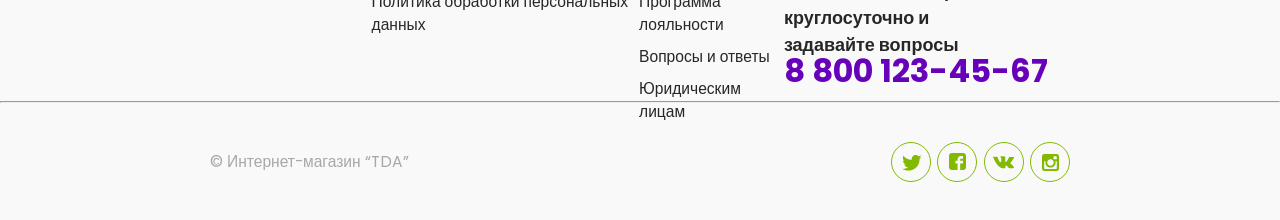
==== commit 603387ba: "blay" ====
--- a/Category/index.html
+++ b/Category/index.html
@@ -48,7 +48,7 @@
             </button>
         </nav>
         <div class="header2">
-            <button class="header2_button">
+            <button class="header2_button" id="catalog">
                 <img src="./assets/list.svg" alt="">
                 <hr>
                 <p>Каталог</p>
@@ -66,6 +66,139 @@
             </ul>
         </div>
     </header>
+    <section class="header_catalog" id="headerCatalog">
+         <div class="header_catalog_all">
+            <div class="header_catalog_left">
+               <div class="header_catalog_menu">
+                  <div class="header_catalog_menu_item">
+                     <a href="" class="header_catalog_link">Новинки</a>
+                     <img src="./assets/left_arrow.svg" alt="">
+                  </div>
+                  <div class="header_catalog_menu_item">
+                     <a href="" class="header_catalog_link">Овощи, фрукты, ягоды, зелень, грибы</a>
+                     <img src="./assets/left_arrow.svg" alt="">
+                  </div>
+                  <div class="header_catalog_menu_item">
+                     <a href="" class="header_catalog_link">Кулинария</a>
+                     <img src="./assets/left_arrow.svg" alt="">
+                  </div>
+                  <div class="header_catalog_menu_item">
+                     <a href="" class="header_catalog_link">Молоко, сыр, яйцо</a>
+                     <img src="./assets/left_arrow.svg" alt="">
+                  </div>
+                  <div class="header_catalog_menu_item">
+                     <a href="" class="header_catalog_link">Мясо, птица, колбасы</a>
+                     <img src="./assets/left_arrow.svg" alt="">
+                  </div>
+                  <div class="header_catalog_menu_item">
+                     <a href="" class="header_catalog_link">Рыба, икра, морепродукты</a>
+                     <img src="./assets/left_arrow.svg" alt="">
+                  </div>
+                  <div class="header_catalog_menu_item">
+                     <a href="" class="header_catalog_link_active">Крупы, масло, консервы, соусы, орехи</a>
+                     <img src="./assets/left_arrow.svg" alt="">
+                  </div>
+                  <div class="header_catalog_menu_item">
+                     <a href="" class="header_catalog_link">Вода, соки, напитки</a>
+                     <img src="./assets/left_arrow.svg" alt="">
+                  </div>
+                  <div class="header_catalog_menu_item">
+                     <a href="" class="header_catalog_link">Хлеб, хлебцы, выпечка</a>
+                     <img src="./assets/left_arrow.svg" alt="">
+                  </div>
+                  <div class="header_catalog_menu_item">
+                     <a href="" class="header_catalog_link">Сладости, торты, пирожные</a>
+                     <img src="./assets/left_arrow.svg" alt="">
+                  </div>
+                  <div class="header_catalog_menu_item">
+                     <a href="" class="header_catalog_link">Чай, кофе, какао</a>
+                     <img src="./assets/left_arrow.svg" alt="">
+                  </div>
+                  <div class="header_catalog_menu_item">
+                     <a href="" class="header_catalog_link">Детские товары</a>
+                     <img src="./assets/left_arrow.svg" alt="">
+                  </div>
+                  <div class="header_catalog_menu_item">
+                     <a href="" class="header_catalog_link">Замороженные продукты, мороженое</a>
+                     <img src="./assets/left_arrow.svg" alt="">
+                  </div>
+                  <div class="header_catalog_menu_item">
+                     <a href="" class="header_catalog_link">Здоровое питание</a>
+                     <img src="./assets/left_arrow.svg" alt="">
+                  </div>
+               </div>
+               <div class="header_catalog_line">
+                  <div class="header_catalog_line_active"></div>
+                  <div class="header_catalog_line_gray"></div>
+               </div>
+            </div>
+            <div class="header_catalog_right">
+               <div class="header_catalog_content">
+                  <p class="header_catalog_title">Крупы, масло, консервы, соусы, орехи</p>
+                  <div class="header_catalog_columns">
+                     <div class="header_catalog_column">
+                        <p class="header_catalog_subtitle">Орехи, сухофрукты, семечки</p>
+                        <p class="header_catalog_subtitle">Макаронные изделия</p>
+                        <div class="header_catalog_block">
+                           <p class="header_catalog_subtitle">Мука, всё для выпечки</p>
+                           <p class="header_catalog_text">Смеси для выпечки</p>
+                           <p class="header_catalog_text">Мука</p>
+                           <p class="header_catalog_text">Всё для выпечки</p>
+                        </div>
+                        <div class="header_catalog_block">
+                           <p class="header_catalog_subtitle">Соусы, майлонез</p>
+                           <p class="header_catalog_text">Майонез</p>
+                           <p class="header_catalog_text">Кетчуп, томатная паста</p>
+                           <p class="header_catalog_text">Соусы</p>
+                           <p class="header_catalog_text">Заправки для салата</p>
+                           <p class="header_catalog_text">Горчица, хрен</p>
+                           <p class="header_catalog_text">Уксус</p>
+                        </div>
+                     </div>
+                     <div class="header_catalog_column">
+                        <div class="header_catalog_block">
+                           <p class="header_catalog_subtitle">Растительное масло</p>
+                           <p class="header_catalog_text">Подсолнечное</p>
+                           <p class="header_catalog_text">Оливковое</p>
+                           <p class="header_catalog_text">Льняное</p>
+                           <p class="header_catalog_text">Кукурузное</p>
+                           <p class="header_catalog_text">Тыквенное</p>
+                           <p class="header_catalog_text">Другие масла</p>
+                        </div>
+                        <div class="header_catalog_block">
+                           <p class="header_catalog_subtitle">Сухие завтраки, каши, хлопья</p>
+                           <p class="header_catalog_text">Сухие завтраки</p>
+                           <p class="header_catalog_text">Геркулес, хлопья, отруби</p>
+                           <p class="header_catalog_text">Гранола, мюсли</p>
+                           <p class="header_catalog_text">Каши быстрого приготовления</p>
+                           <p class="header_catalog_text">Без сахара</p>
+                        </div>
+                     </div>
+                     <div class="header_catalog_column">
+                        <div class="header_catalog_block">
+                           <p class="header_catalog_subtitle">Крупы, бобовые</p>
+                           <p class="header_catalog_text">Крупы</p>
+                           <p class="header_catalog_text">Бобовые</p>
+                        </div>
+                        <div class="header_catalog_block">
+                           <p class="header_catalog_subtitle">Консервы, варенье, мёд</p>
+                           <p class="header_catalog_text">Овощные, грибные</p>
+                           <p class="header_catalog_text">Оливки, маслины</p>
+                           <p class="header_catalog_text">Мясные</p>
+                           <p class="header_catalog_text">Рыбные, морепродукты</p>
+                           <p class="header_catalog_text">Готовые блюда</p>
+                           <p class="header_catalog_text">Мёд</p>
+                           <p class="header_catalog_text">Фрукты в сиропе</p>
+                           <p class="header_catalog_text">Варенье, джем</p>
+                           <p class="header_catalog_text">Сиропы</p>
+                           <p class="header_catalog_text">Сгущёнка</p>
+                        </div>
+                     </div>
+                  </div>
+               </div>
+            </div>
+         </div>
+      </section>
     <section class="main1">
       <div class="main1_all">
          <div class="main1_way">
@@ -94,17 +227,17 @@
                <div class="main1_offer">
                   <p class="main1_left_title">Предложения</p>
                   <div class="main1_check">
-                     <div class="main1_check_active"></div>
+                     <input type="checkbox">
                      <p>Со скидкой</p>
                      <span>(300)</span>
                   </div>
                   <div class="main1_check">
-                     <div></div>
+                     <input type="checkbox">
                      <p>Новинка</p>
                      <span>(300)</span>
                   </div>
                   <div class="main1_check">
-                     <div></div>
+                     <input type="checkbox">
                      <p>Акции</p>
                      <span>(300)</span>
                   </div>
@@ -112,7 +245,7 @@
                <div class="main1_price">
                   <div class="main1_left_row">
                      <p class="main1_left_title">Цена, ₽</p>
-                     <p>⌃</p>
+                     <img src="./assets/strel2.svg" alt="">
                   </div>
                   <div class="main1_price_inputs">
                      <div><span>от</span><p>240</p></div>
@@ -132,27 +265,34 @@
                <div class="main1_type">
                   <div class="main1_left_row">
                      <p class="main1_left_title">Тип продукта</p>
-                     <p>⌃</p>
+                     <img src="./assets/strel2.svg" alt="">
                   </div>
                   <div class="main1_search">
                      <p>Поиск по списку</p>
-                     <button>⌕</button>
+                     <button><img src="./assets/search1.svg" alt=""></button>
                   </div>
                   <div class="main1_type_list">
-                     <div class="main1_check"><div></div><p>Авокадо</p></div>
-                     <div class="main1_check"><div></div><p>Аджика</p></div>
-                     <div class="main1_check"><div></div><p>Айва</p></div>
-                     <div class="main1_check"><div></div><p>Ананас</p></div>
-                     <div class="main1_check"><div></div><p>Апельсин</p></div>
-                     <div class="main1_check"><div></div><p>Арбуз</p></div>
-                     <div class="main1_check"><div></div><p>Артишок</p></div>
+                     <div class="main1_type_list_all">
+                        <div class="main1_type_list_block1">
+                           <div class="main1_check"><div></div><p>Авокадо</p></div>
+                           <div class="main1_check"><div></div><p>Аджика</p></div>
+                           <div class="main1_check"><div></div><p>Айва</p></div>
+                           <div class="main1_check"><div></div><p>Ананас</p></div>
+                           <div class="main1_check"><div></div><p>Апельсин</p></div>
+                           <div class="main1_check"><div></div><p>Арбуз</p></div>
+                           <div class="main1_check"><div></div><p>Артишок</p></div>
+                        </div>
+                        <div class="main1_type_list_polz">
+                           <div></div>
+                        </div>
+                     </div>
                   </div>
                </div>
                <div class="main1_filter_bottom">
-                  <div><p class="main1_left_title">Не содержит</p><p>⌄</p></div>
-                  <div><p class="main1_left_title">Особенности</p><p>⌄</p></div>
-                  <div><p class="main1_left_title">Бренд</p><p>⌄</p></div>
-                  <div><p class="main1_left_title">Страна</p><p>⌄</p></div>
+                  <div><p class="main1_left_title">Не содержит</p><img src="./assets/strel3.svg" alt=""></div>
+                  <div><p class="main1_left_title">Особенности</p><img src="./assets/strel3.svg" alt=""></div>
+                  <div><p class="main1_left_title">Бренд</p><img src="./assets/strel3.svg" alt=""></div>
+                  <div><p class="main1_left_title">Страна</p><img src="./assets/strel3.svg" alt=""></div>
                   <button>Сбросить всё</button>
                </div>
             </div>
@@ -174,29 +314,31 @@
                      </div>
                   </div>
                </div>
-               <div class="main1_sort">
-                  <div class="main1_sort_button">
-                     <button>
-                        <p>Показывать по 40</p>
-                        <img src="./assets/strel1t.svg" alt="">
-                     </button>
-                     <button>
-                        <p>По популярности</p>
-                        <img src="./assets/strel1t.svg" alt="">
-                     </button>
-                     <button>
-                        <p>По возрастанию цены</p>
-                        <img src="./assets/strel1t.svg" alt="">
-                     </button>
-                  </div>
-                  <div class="main1_view">
-                     <button class="main1_view_active"><img src="./assets/view1.svg" alt=""></button>
-                     <button><img src="./assets/view2.svg" alt=""></button>
-                  </div>
-               </div>
-               <div class="main1_tags">
-                  <button class="main1_tag_active">Со скидкой ×</button>
-                  <button>Сбросить всё</button>
+               <div class="main1_sort_tags">
+                  <div class="main1_sort">
+                     <div class="main1_sort_button">
+                        <button>
+                           <p>Показывать по 40</p>
+                           <img src="./assets/strel1t.svg" alt="">
+                        </button>
+                        <button>
+                           <p>По популярности</p>
+                           <img src="./assets/strel1t.svg" alt="">
+                        </button>
+                        <button>
+                           <p>По возрастанию цены</p>
+                           <img src="./assets/strel1t.svg" alt="">
+                        </button>
+                     </div>
+                     <div class="main1_view">
+                        <button class="main1_view_active"><img src="./assets/view1.svg" alt=""></button>
+                        <button><img src="./assets/view2.svg" alt=""></button>
+                     </div>
+                  </div>
+                  <div class="main1_tags">
+                     <button class="main1_tag_active">Со скидкой ×</button>
+                     <button>Сбросить всё</button>
+                  </div>
                </div>
                <div class="main1_products" id="main1Products"></div>
                <div class="main1_bottom">
@@ -231,6 +373,131 @@
          </div>
       </div>
    </section>
+   <footer>
+      <div class="footer_block1_all">
+         <div class="footer_block1_img">
+            <img src="./assets/logo_footer.svg" alt="">
+         </div>
+         <div class="footer_block1_one">
+            <a href=""><p class="footer_block1_one_text_main">О компании</p></a>
+            <div class="footer_block1_one_text_all">
+               <a href="../Text Page/index.html"><p>Новости</p></a>
+               <a href=""><p>Контакты</p></a>
+               <a href=""><p>Пользовательское соглашение</p></a>
+               <a href=""><p>Политика обработки персональных данных</p></a>
+            </div>
+         </div>
+         <div class="footer_block1_two">
+            <a href=""><p class="footer_block1_two_text_main">Покупателям</p></a>
+            <div class="footer_block1_two_text_all">
+               <a href=""><p>Доставка и оплата</p></a>
+               <a href=""><p>Как вернуть</p></a>
+               <a href=""><p>Как заказать</p></a>
+               <a href=""><p>Программа лояльности</p></a>
+               <a href=""><p>Вопросы и ответы</p></a>
+               <a href=""><p>Юридическим лицам</p></a>
+            </div>
+         </div>
+         <div class="footer_block1_email">
+            <p class="footer_block1_email_p1">Подписаться на рассылку актуальных новостей:</p>
+            <div class="footer_block1_email_input_button">
+               <input type="email" placeholder="Email">
+               <button>
+                  <img src="./assets/footer_mail.svg" alt="">
+                  <hr>
+                  <p>Подписаться</p>
+               </button>
+            </div>
+            <p class="footer_block1_email_p2">Заказывайте товары круглосуточно и задавайте вопросы</p>
+            <p class="footer_block1_email_p3">8 800 123-45-67</p>
+         </div>
+      </div>
+      <hr class="footer_line">
+      <div class="footer_block2_all">
+         <p class="footer_block2_p1">© Интернет-магазин “TDA”</p>
+         <div class="footer_block2_social">
+            <img src="./assets/twitter.svg" alt="">
+            <img src="./assets/facebook.svg" alt="">
+            <img src="./assets/vk.svg" alt="">
+            <img src="./assets/instagramm.svg" alt="">
+         </div>
+      </div>
+      <div class="footer_mobile">
+         <div class="footer_mobile_card">
+            <img src="./assets/footer_img1.svg" alt="">
+            <p>Каталог</p>
+         </div>
+         <div class="footer_mobile_card">
+            <img src="./assets/footer_img2.svg" alt="">
+            <p>Поиск</p>
+         </div>
+         <div class="footer_mobile_card">
+            <img src="./assets/footer_img3.svg" alt="">
+            <p>Корзина</p>
+         </div>
+         <div class="footer_mobile_card">
+            <img src="./assets/footer_img4.svg" alt="">
+            <p>Аккаунт</p>
+         </div>
+      </div>
+   </footer>
+
+   <footer class="footer_table">
+      <div class="footer_block1_all_table">
+         <div class="footer_block1_img_and_email_table">
+            <div class="footer_block1_img_table">
+               <img src="./assets/logo_footer.svg" alt="">
+            </div>
+            <div class="footer_block1_email_table">
+               <p class="footer_block1_email_p1_table">Подписаться на рассылку актуальных новостей:</p>
+               <div class="footer_block1_email_input_button_table">
+                  <input type="email" placeholder="Email">
+                  <button>
+                     <img src="./assets/footer_mail.svg" alt="">
+                     <hr>
+                     <p>Подписаться</p>
+                  </button>
+               </div>
+            </div>
+         </div>
+         <div class="footer_block1_one_two_table">
+            <div class="footer_block1_one_table">
+               <a href=""><p class="footer_block1_one_text_main_table">О компании</p></a>
+               <div class="footer_block1_one_text_all_table">
+                  <a href="../Text Page/index.html"><p>Новости</p></a>
+                  <a href=""><p>Контакты</p></a>
+                  <a href=""><p>Пользовательское соглашение</p></a>
+                  <a href=""><p>Политика обработки персональных данных</p></a>
+               </div>
+            </div>
+            <div class="footer_block1_two_table">
+               <a href=""><p class="footer_block1_two_text_main_table">Покупателям</p></a>
+               <div class="footer_block1_two_text_all_table">
+                  <a href=""><p>Доставка и оплата</p></a>
+                  <a href=""><p>Как вернуть</p></a>
+                  <a href=""><p>Как заказать</p></a>
+                  <a href=""><p>Программа лояльности</p></a>
+                  <a href=""><p>Вопросы и ответы</p></a>
+                  <a href=""><p>Юридическим лицам</p></a>
+               </div>
+            </div>
+         </div>
+         <div class="footer_block1_email_podval_table">
+            <p class="footer_block1_email_p2_table">Заказывайте товары круглосуточно и задавайте вопросы</p>
+            <p class="footer_block1_email_p3_table">8 800 123-45-67</p>
+         </div>
+      </div>
+      <hr class="footer_line_table">
+      <div class="footer_block2_all_table">
+         <p class="footer_block2_p1_table">© Интернет-магазин “TDA”</p>
+         <div class="footer_block2_social_table">
+            <img src="./assets/twitter.svg" alt="">
+            <img src="./assets/facebook.svg" alt="">
+            <img src="./assets/vk.svg" alt="">
+            <img src="./assets/instagramm.svg" alt="">
+         </div>
+      </div>
+   </footer>
    <script src="java.js"></script>
 </body>
 </html>
--- a/Category/style.css
+++ b/Category/style.css
@@ -169,9 +169,144 @@
   transform: scale(1.03);
 }
 
+.header_catalog {
+  width: 100vw;
+  height: 76vh;
+  display: none;
+  justify-content: center;
+  align-items: center;
+  overflow: hidden;
+}
+.header_catalog .header_catalog_all {
+  width: 67.2vw;
+  height: 82vh;
+  display: flex;
+  flex-direction: row;
+  justify-content: space-between;
+  align-items: center;
+}
+.header_catalog .header_catalog_all .header_catalog_left {
+  width: 14vw;
+  height: 72vh;
+  display: flex;
+  flex-direction: row;
+  justify-content: space-between;
+  align-items: center;
+}
+.header_catalog .header_catalog_all .header_catalog_left .header_catalog_menu {
+  width: 13vw;
+  height: 71vh;
+  display: flex;
+  flex-direction: column;
+  justify-content: space-between;
+  align-items: center;
+}
+.header_catalog .header_catalog_all .header_catalog_left .header_catalog_menu .header_catalog_menu_item {
+  width: 14vw;
+  display: flex;
+  flex-direction: row;
+  justify-content: space-between;
+  align-items: center;
+}
+.header_catalog .header_catalog_all .header_catalog_left .header_catalog_menu .header_catalog_menu_item img {
+  width: 24px;
+  height: 24px;
+}
+.header_catalog .header_catalog_all .header_catalog_left .header_catalog_menu .header_catalog_menu_item .header_catalog_link {
+  font-weight: 700;
+  font-size: 1.125rem;
+  color: #272727;
+  text-decoration: none;
+}
+.header_catalog .header_catalog_all .header_catalog_left .header_catalog_menu .header_catalog_menu_item .header_catalog_link_active {
+  font-weight: 700;
+  font-size: 1.125rem;
+  color: #6701BA;
+  text-decoration: none;
+}
+.header_catalog .header_catalog_all .header_catalog_left .header_catalog_line {
+  width: 3px;
+  height: 100%;
+  display: flex;
+  flex-direction: column;
+  justify-content: space-between;
+  align-items: center;
+}
+.header_catalog .header_catalog_all .header_catalog_left .header_catalog_line .header_catalog_line_active {
+  width: 3px;
+  height: 20%;
+  background-color: #82BA01;
+  border-radius: 100px;
+  cursor: pointer;
+}
+.header_catalog .header_catalog_all .header_catalog_left .header_catalog_line .header_catalog_line_gray {
+  width: 1px;
+  height: 80%;
+  background-color: #A8A8A8;
+}
+.header_catalog .header_catalog_all .header_catalog_right {
+  width: 51vw;
+  height: 72vh;
+  display: flex;
+  justify-content: center;
+  align-items: start;
+}
+.header_catalog .header_catalog_all .header_catalog_right .header_catalog_content {
+  width: 48vw;
+  height: 63vh;
+  display: flex;
+  flex-direction: column;
+  justify-content: space-between;
+  align-items: start;
+}
+.header_catalog .header_catalog_all .header_catalog_right .header_catalog_content .header_catalog_title {
+  font-weight: 700;
+  font-size: 2.25rem;
+  color: #272727;
+}
+.header_catalog .header_catalog_all .header_catalog_right .header_catalog_content .header_catalog_columns {
+  width: 50vw;
+  height: 55vh;
+  display: flex;
+  flex-direction: row;
+  justify-content: space-between;
+  align-items: center;
+}
+.header_catalog .header_catalog_all .header_catalog_right .header_catalog_content .header_catalog_columns .header_catalog_column {
+  width: 30%;
+  height: 100%;
+  gap: 5vh;
+  display: flex;
+  flex-direction: column;
+  justify-content: space-between;
+  align-items: flex-start;
+}
+.header_catalog .header_catalog_all .header_catalog_right .header_catalog_content .header_catalog_columns .header_catalog_column .header_catalog_block {
+  width: 100%;
+  gap: 1vh;
+  height: -moz-max-content;
+  height: max-content;
+  display: flex;
+  flex-direction: column;
+  justify-content: space-between;
+  align-items: flex-start;
+}
+.header_catalog .header_catalog_all .header_catalog_right .header_catalog_content .header_catalog_columns .header_catalog_column .header_catalog_subtitle {
+  height: 3.5vh;
+  font-weight: 700;
+  font-size: 1.125rem;
+  color: #272727;
+  cursor: pointer;
+}
+.header_catalog .header_catalog_all .header_catalog_right .header_catalog_content .header_catalog_columns .header_catalog_column .header_catalog_text {
+  font-size: 1.125rem;
+  color: #272727;
+  cursor: pointer;
+}
+
 .main1 {
   width: 100vw;
-  min-height: 100vh;
+  height: 310vh;
   display: flex;
   justify-content: center;
 }
@@ -309,9 +444,10 @@
 }
 .main1 .main1_all .main1_content .main1_left .main1_check p {
   width: 8vw;
+  font-size: 1.125rem;
 }
 .main1 .main1_all .main1_content .main1_left .main1_check span {
-  font-size: 1rem;
+  font-size: 0.875rem;
   color: #A8A8A8;
 }
 .main1 .main1_all .main1_content .main1_left .main1_left_row {
@@ -397,6 +533,9 @@
   font-size: 1rem;
 }
 .main1 .main1_all .main1_content .main1_left .main1_search button {
+  display: flex;
+  align-items: center;
+  justify-content: center;
   width: 3vw;
   height: 4.5vh;
   border: 0;
@@ -411,6 +550,31 @@
   gap: 1.3vh;
   overflow: hidden;
 }
+.main1 .main1_all .main1_content .main1_left .main1_type_list .main1_type_list_all {
+  display: flex;
+  flex-direction: row;
+  justify-content: space-between;
+}
+.main1 .main1_all .main1_content .main1_left .main1_type_list .main1_type_list_all .main1_type_list_block1 {
+  display: flex;
+  gap: 1.3vh;
+  flex-direction: column;
+}
+.main1 .main1_all .main1_content .main1_left .main1_type_list .main1_type_list_all .main1_type_list_polz {
+  display: flex;
+  background-color: #A8A8A8;
+  width: 0.1vw;
+  height: 26vh;
+  position: relative;
+  z-index: 0;
+}
+.main1 .main1_all .main1_content .main1_left .main1_type_list .main1_type_list_all .main1_type_list_polz div {
+  width: 0.3vw;
+  height: 5vh;
+  color: #82BA01;
+  position: relative;
+  z-index: 1;
+}
 .main1 .main1_all .main1_content .main1_left .main1_filter_bottom {
   width: 12vw;
   display: flex;
@@ -505,18 +669,23 @@
   background-color: #82BA01;
   border-radius: 10px;
 }
-.main1 .main1_all .main1_content .main1_right .main1_sort {
+.main1 .main1_all .main1_content .main1_right .main1_sort_tags {
+  display: flex;
+  gap: 2vh;
+  flex-direction: column;
+}
+.main1 .main1_all .main1_content .main1_right .main1_sort_tags .main1_sort {
   display: flex;
   flex-direction: row;
   gap: 0.5vw;
   justify-content: space-between;
 }
-.main1 .main1_all .main1_content .main1_right .main1_sort .main1_sort_button {
+.main1 .main1_all .main1_content .main1_right .main1_sort_tags .main1_sort .main1_sort_button {
   display: flex;
   flex-direction: row;
   gap: 0.5vw;
 }
-.main1 .main1_all .main1_content .main1_right .main1_sort .main1_sort_button button {
+.main1 .main1_all .main1_content .main1_right .main1_sort_tags .main1_sort .main1_sort_button button {
   display: flex;
   flex-direction: row;
   align-items: center;
@@ -529,12 +698,12 @@
   color: #272727;
   font-size: 1rem;
 }
-.main1 .main1_all .main1_content .main1_right .main1_sort .main1_view {
+.main1 .main1_all .main1_content .main1_right .main1_sort_tags .main1_sort .main1_view {
   display: flex;
   flex-direction: row;
   gap: 1vw;
 }
-.main1 .main1_all .main1_content .main1_right .main1_sort .main1_view button {
+.main1 .main1_all .main1_content .main1_right .main1_sort_tags .main1_sort .main1_view button {
   display: flex;
   justify-content: center;
   align-items: center;
@@ -546,16 +715,16 @@
   color: #A8A8A8;
   font-size: 1.5rem;
 }
-.main1 .main1_all .main1_content .main1_right .main1_sort .main1_view .main1_view_active {
+.main1 .main1_all .main1_content .main1_right .main1_sort_tags .main1_sort .main1_view .main1_view_active {
   background-color: #6701BA;
   color: #FFFFFF;
 }
-.main1 .main1_all .main1_content .main1_right .main1_tags {
+.main1 .main1_all .main1_content .main1_right .main1_sort_tags .main1_tags {
   display: flex;
   flex-direction: row;
   gap: 0.5vw;
 }
-.main1 .main1_all .main1_content .main1_right .main1_tags button {
+.main1 .main1_all .main1_content .main1_right .main1_sort_tags .main1_tags button {
   height: 5.5vh;
   border: 0;
   border-radius: 6px;
@@ -563,15 +732,15 @@
   color: #272727;
   font-size: 1rem;
 }
-.main1 .main1_all .main1_content .main1_right .main1_sort button {
+.main1 .main1_all .main1_content .main1_right .main1_sort_tags .main1_sort button {
   width: 10vw;
 }
-.main1 .main1_all .main1_content .main1_right .main1_tags button {
+.main1 .main1_all .main1_content .main1_right .main1_sort_tags .main1_tags button {
   width: 8vw;
   background-color: transparent;
   border: 1px solid #6701BA;
 }
-.main1 .main1_all .main1_content .main1_right .main1_tags .main1_tag_active {
+.main1 .main1_all .main1_content .main1_right .main1_sort_tags .main1_tags .main1_tag_active {
   background-color: #82BA01;
   color: #FFFFFF;
   border: 1px solid #82BA01;
@@ -590,6 +759,7 @@
   display: flex;
   flex-direction: column;
   transition: transform 0.3s ease, box-shadow 0.3s ease;
+  text-decoration: none;
 }
 .main1 .main1_all .main1_content .main1_right .main1_products .main1_card .main1_card_top {
   width: 15vw;
@@ -735,12 +905,14 @@
   border: 0;
   border-radius: 6px;
   font-size: 1.125rem;
+  transition: box-shadow 0.3s ease;
+  cursor: pointer;
 }
 .main1 .main1_all .main1_content .main1_right .main1_bottom .main1_bottom_all .main1_pages {
   display: flex;
   flex-direction: row;
   align-items: center;
-  gap: 1.2vw;
+  gap: 0.5vw;
 }
 .main1 .main1_all .main1_content .main1_right .main1_bottom .main1_bottom_all .main1_pages button {
   width: 38px;
@@ -754,6 +926,9 @@
   background-color: #82BA01;
   color: #FFFFFF;
   border-radius: 6px;
+}
+.main1 .main1_all .main1_content .main1_right .main1_bottom .main1_more:hover {
+  transform: box-shadow 0px 20px 50px -8px rgba(65, 14, 106, 0.35);
 }
 .main1 .main1_all .main1_content .main1_icons {
   width: 8vw;
@@ -799,4 +974,150 @@
   color: #FFFFFF;
   font-size: 0.6875rem;
   border-radius: 50%;
+}
+
+footer {
+  width: 100vw;
+  height: 50vh;
+  display: flex;
+  align-items: center;
+  flex-direction: column;
+  justify-content: end;
+  background-color: #F9F9F9;
+}
+footer .footer_block1_all {
+  width: 67.2vw;
+  height: 27vh;
+  display: flex;
+  flex-direction: row;
+  align-items: start;
+  justify-content: space-between;
+}
+footer .footer_block1_all .footer_block1_one {
+  display: flex;
+  flex-direction: column;
+}
+footer .footer_block1_all .footer_block1_one a {
+  text-decoration: none;
+}
+footer .footer_block1_all .footer_block1_one .footer_block1_one_text_main {
+  height: 4vh;
+  font-size: 1.125rem;
+  font-weight: 700;
+  color: #272727;
+}
+footer .footer_block1_all .footer_block1_one .footer_block1_one_text_all {
+  font-size: 0.975rem;
+  color: #272727;
+  display: flex;
+  flex-direction: column;
+  gap: 1vh;
+}
+footer .footer_block1_all .footer_block1_one .footer_block1_one_text_all a {
+  text-decoration: none;
+  color: #272727;
+}
+footer .footer_block1_all .footer_block1_two {
+  display: flex;
+  flex-direction: column;
+}
+footer .footer_block1_all .footer_block1_two a {
+  text-decoration: none;
+}
+footer .footer_block1_all .footer_block1_two .footer_block1_two_text_main {
+  height: 4vh;
+  font-size: 1.125rem;
+  font-weight: 700;
+  color: #272727;
+}
+footer .footer_block1_all .footer_block1_two .footer_block1_two_text_main a {
+  text-decoration: none;
+}
+footer .footer_block1_all .footer_block1_two .footer_block1_two_text_all {
+  font-size: 0.975rem;
+  color: #272727;
+  display: flex;
+  flex-direction: column;
+  gap: 1vh;
+}
+footer .footer_block1_all .footer_block1_two .footer_block1_two_text_all a {
+  text-decoration: none;
+  color: #272727;
+}
+footer .footer_block1_all .footer_block1_email {
+  display: grid;
+  width: 22.4vw;
+  grid-template-rows: 44px 75px 70px 44px;
+}
+footer .footer_block1_all .footer_block1_email .footer_block1_email_p1 {
+  font-size: 1.125rem;
+  font-weight: 700;
+  color: #272727;
+}
+footer .footer_block1_all .footer_block1_email .footer_block1_email_input_button {
+  display: flex;
+  flex-direction: row;
+  gap: 1.5vw;
+}
+footer .footer_block1_all .footer_block1_email .footer_block1_email_input_button input {
+  width: 11.57vw;
+  height: 5vh;
+  padding-left: 20px;
+  border: 0;
+  border-radius: 6px;
+}
+footer .footer_block1_all .footer_block1_email .footer_block1_email_input_button button {
+  display: flex;
+  align-items: center;
+  flex-direction: row;
+  justify-content: center;
+  gap: 1vw;
+  width: 9.29vw;
+  height: 5vh;
+  background-color: #6701BA;
+  font-size: 0.9375rem;
+  color: #ffffff;
+  border-radius: 6px;
+  border: 0;
+  cursor: pointer;
+}
+footer .footer_block1_all .footer_block1_email .footer_block1_email_input_button button hr {
+  height: 3vh;
+}
+footer .footer_block1_all .footer_block1_email .footer_block1_email_p2 {
+  width: 74%;
+  font-size: 1.125rem;
+  font-weight: 700;
+  color: #272727;
+}
+footer .footer_block1_all .footer_block1_email .footer_block1_email_p3 {
+  font-size: 2rem;
+  font-weight: 700;
+  color: #6701BA;
+}
+footer .footer_line {
+  width: 100vw;
+}
+footer .footer_block2_all {
+  width: 67.2vw;
+  height: 13vh;
+  display: flex;
+  justify-content: space-between;
+  align-items: center;
+}
+footer .footer_block2_all .footer_block2_p1 {
+  color: #A8A8A8;
+  font-size: 0.975rem;
+}
+footer .footer_block2_all .footer_block2_social {
+  display: flex;
+  flex-direction: row;
+  gap: 0.5vw;
+}
+footer .footer_mobile {
+  display: none;
+}
+
+.footer_table {
+  display: none;
 }/*# sourceMappingURL=style.css.map */
